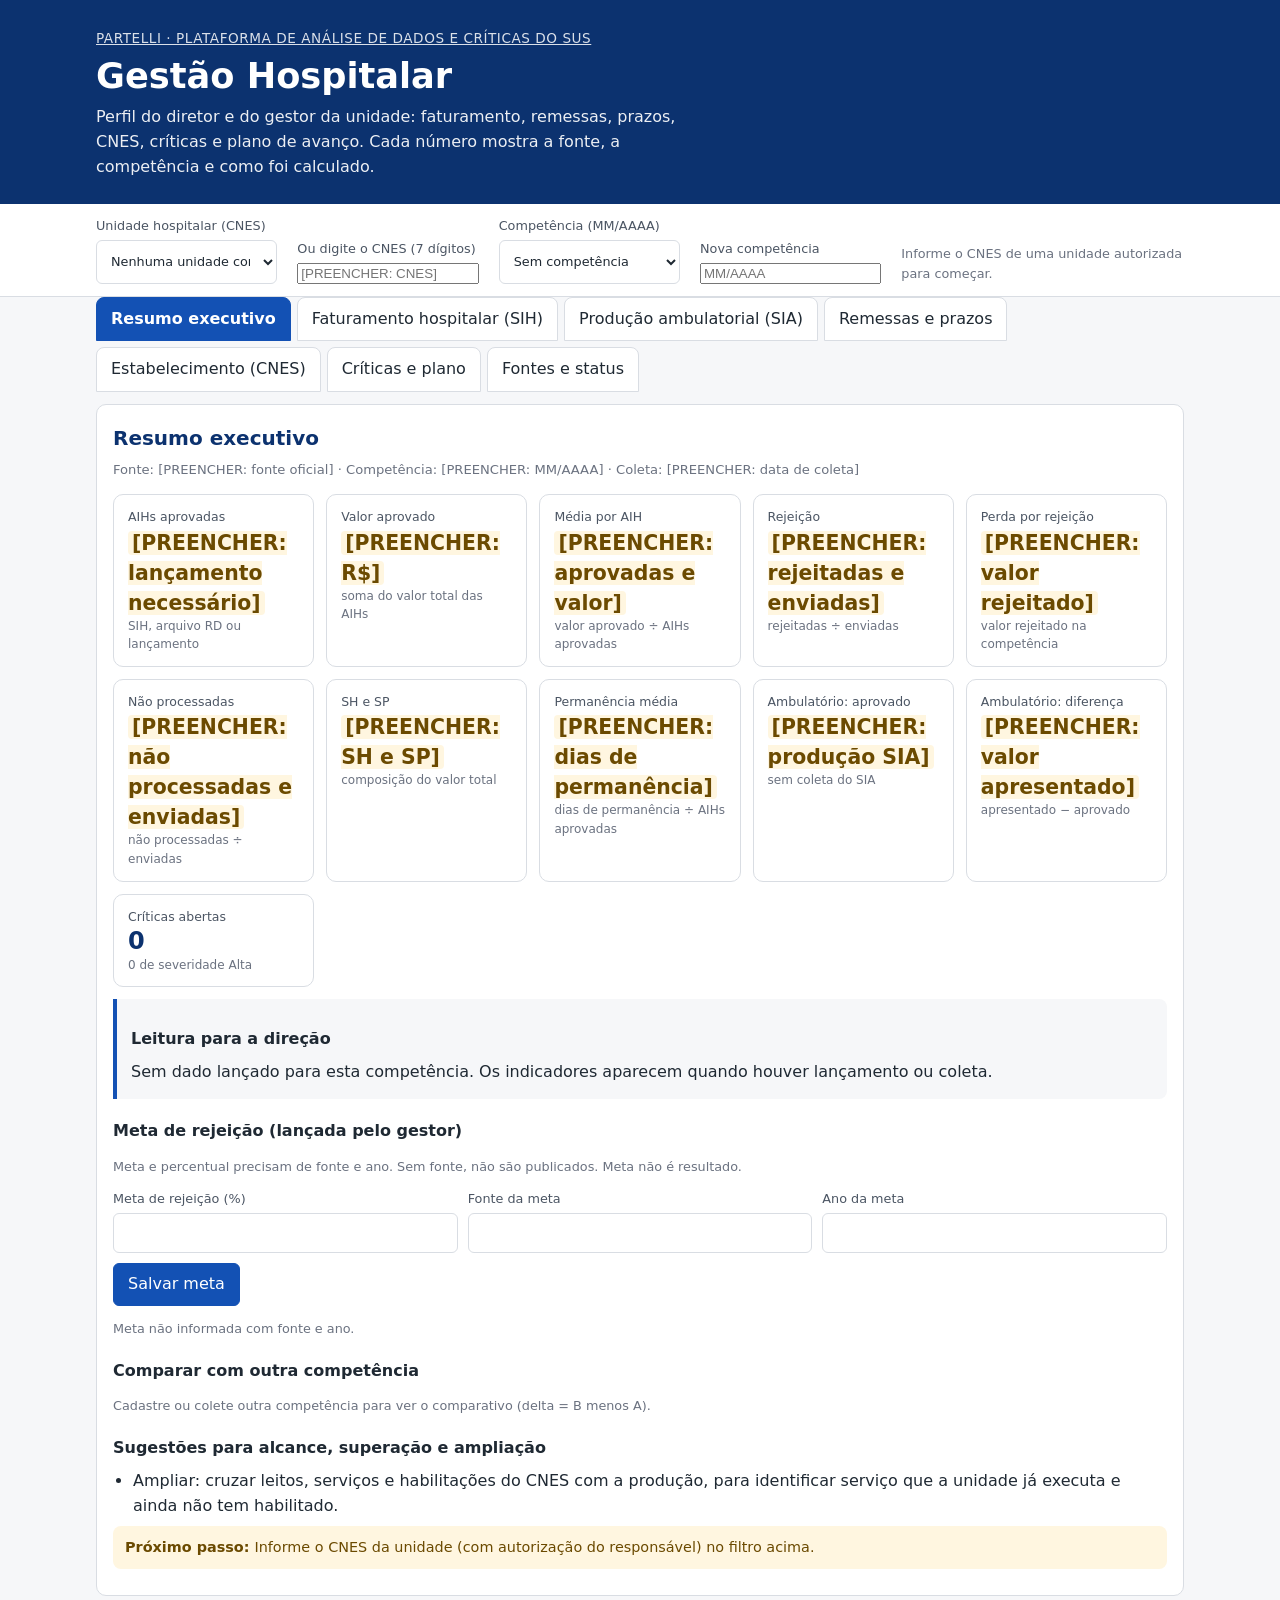
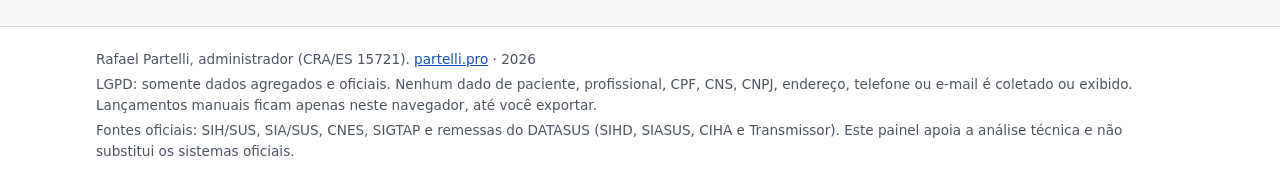
==== hospital/index.html @ db2b6d88 "Modulo Gestao Hospitalar: pagina, robos SIH, SIA e CNES, instalador Oracle Co-Authored-By: Claude So" ====
<!doctype html>
<html lang="pt-BR">
<head>
<meta charset="utf-8">
<meta name="viewport" content="width=device-width, initial-scale=1">
<title>Gestão Hospitalar | Partelli</title>
<meta name="description" content="Painel do diretor hospitalar: faturamento SIH e SIA, remessas e prazos do DATASUS, CNES da unidade, críticas de dados e plano de avanço do faturamento SUS.">
<link rel="icon" href="data:image/svg+xml,%3Csvg xmlns='http://www.w3.org/2000/svg' viewBox='0 0 32 32'%3E%3Crect width='32' height='32' rx='6' fill='%231351B4'/%3E%3Cpath d='M14 7h4v7h7v4h-7v7h-4v-7H7v-4h7z' fill='%23fff'/%3E%3C/svg%3E">
<link rel="stylesheet" href="css/hospital.css?v=1">
</head>
<body>
<a class="pular" href="#conteudo">Ir para o conteúdo</a>
<header class="topo">
  <div class="miolo">
    <p class="marca"><a href="/" style="color:inherit">Partelli · Plataforma de análise de dados e críticas do SUS</a></p>
    <h1>Gestão Hospitalar</h1>
    <p class="lead">Perfil do diretor e do gestor da unidade: faturamento, remessas, prazos, CNES, críticas e plano de avanço. Cada número mostra a fonte, a competência e como foi calculado.</p>
  </div>
</header>

<nav class="filtros" aria-label="Escolha da unidade e da competência">
  <div class="miolo filtros-linha">
    <label>Unidade hospitalar (CNES)
      <select id="selHosp"><option value="">Nenhuma unidade configurada</option></select>
    </label>
    <label>Ou digite o CNES (7 dígitos)
      <input id="inpCnes" inputmode="numeric" maxlength="7" placeholder="[PREENCHER: CNES]" autocomplete="off">
    </label>
    <label>Competência (MM/AAAA)
      <select id="selComp"><option value="">Sem competência</option></select>
    </label>
    <label>Nova competência
      <input id="inpComp" placeholder="MM/AAAA" maxlength="7" autocomplete="off">
    </label>
    <p id="selo" class="selo" role="status" aria-live="polite">Carregando...</p>
  </div>
</nav>

<main id="conteudo" class="miolo">
  <div class="abas" role="tablist" aria-label="Seções do painel hospitalar" id="abas"></div>
  <div id="painel" class="bloco" role="tabpanel" tabindex="0"></div>
</main>

<footer class="rodape">
  <div class="miolo">
    <p>Rafael Partelli, administrador (CRA/ES 15721). <a href="https://partelli.pro/">partelli.pro</a> · 2026</p>
    <p>LGPD: somente dados agregados e oficiais. Nenhum dado de paciente, profissional, CPF, CNS, CNPJ, endereço, telefone ou e-mail é coletado ou exibido. Lançamentos manuais ficam apenas neste navegador, até você exportar.</p>
    <p>Fontes oficiais: SIH/SUS, SIA/SUS, CNES, SIGTAP e remessas do DATASUS (SIHD, SIASUS, CIHA e Transmissor). Este painel apoia a análise técnica e não substitui os sistemas oficiais.</p>
  </div>
</footer>
<script type="module" src="js/hospital.js?v=1"></script>
</body>
</html>
---- hospital/css/hospital.css ----
/* Gestao Hospitalar (Partelli). Folha autocontida: paleta SUS (azul #1351B4 e #0C326F, verde #168821), modo claro e escuro. */
:root{--azul:#1351b4;--azul-escuro:#0c326f;--verde:#168821;--fundo:#f6f7f9;--superficie:#fff;--linha:#d9dde3;--texto:#1f2933;--texto2:#4b5563;--mudo:#6b7280;--foco:#c05a00;
--n1:#168821;--n2:#e6a800;--n3:#e86a10;--n4:#c4161c;--semdado:#9aa3af;--barra:#1351b4;--barra-fundo:#e6ecf7;--aviso-bg:#fff6e0;--aviso-tx:#6b4a00;color-scheme:light}
@media (prefers-color-scheme:dark){:root{--azul:#6fa3ff;--azul-escuro:#0c326f;--verde:#4cc15a;--fundo:#0f141b;--superficie:#171e28;--linha:#2b3646;--texto:#e8ecf1;--texto2:#b6c0cc;--mudo:#93a0b0;--foco:#ffb366;
--n1:#3fae4b;--n2:#d9a400;--n3:#e8782a;--n4:#e5484d;--semdado:#6b7686;--barra:#6fa3ff;--barra-fundo:#22304a;--aviso-bg:#3a2f12;--aviso-tx:#ffd98a;color-scheme:dark}}
*{box-sizing:border-box}html{-webkit-text-size-adjust:100%}
body{margin:0;background:var(--fundo);color:var(--texto);font:16px/1.55 system-ui,-apple-system,"Segoe UI",Roboto,Arial,sans-serif}
.miolo{max-width:1120px;margin:0 auto;padding:0 16px}a{color:var(--azul)}:focus-visible{outline:3px solid var(--foco);outline-offset:2px}
.pular{position:absolute;left:-999px;top:0;background:var(--azul);color:#fff;padding:8px 12px;z-index:10}.pular:focus{left:8px;top:8px}
.topo{background:var(--azul-escuro);color:#fff;padding:28px 0 24px}.topo .marca{margin:0 0 6px;font-size:.85rem;letter-spacing:.04em;text-transform:uppercase;opacity:.85}
.topo h1{margin:0 0 8px;font-size:clamp(1.5rem,4.5vw,2.2rem);line-height:1.2}.topo .lead{margin:0;max-width:62ch;opacity:.92}
.filtros{background:var(--superficie);border-bottom:1px solid var(--linha);position:sticky;top:0;z-index:5}
.filtros-linha{display:flex;flex-wrap:wrap;gap:12px 20px;align-items:end;padding-top:12px;padding-bottom:12px}
.filtros label{display:flex;flex-direction:column;font-size:.8rem;color:var(--texto2);gap:4px;min-width:150px;flex:1 1 150px;max-width:300px}
select{font:inherit;padding:9px 10px;border:1px solid var(--linha);border-radius:6px;background:var(--superficie);color:var(--texto);min-height:44px}
.selo{margin:0;font-size:.8rem;color:var(--mudo);flex:2 1 220px}
h2{font-size:1.25rem;margin:0 0 6px;color:var(--azul-escuro)}h3{font-size:1rem;margin:20px 0 8px}
@media (prefers-color-scheme:dark){h2{color:var(--texto)}}
.bloco{background:var(--superficie);border:1px solid var(--linha);border-radius:10px;padding:18px 16px;margin:28px 0}
.fonte{margin:0 0 14px;font-size:.82rem;color:var(--mudo)}
.aviso{background:var(--aviso-bg);color:var(--aviso-tx);border-radius:8px;padding:10px 12px;font-size:.9rem;margin:8px 0}
.kpis{display:grid;grid-template-columns:repeat(auto-fit,minmax(170px,1fr));gap:12px}
.kpi{background:var(--superficie);border:1px solid var(--linha);border-radius:10px;padding:12px 14px}
.kpi .rot{font-size:.78rem;color:var(--texto2)}.kpi .val{font-size:1.5rem;font-weight:700;line-height:1.25;color:var(--azul-escuro)}.kpi .nota{font-size:.75rem;color:var(--mudo)}
@media (prefers-color-scheme:dark){.kpi .val{color:var(--texto)}}
.rank{list-style:none;margin:0;padding:0}.rank li{display:grid;grid-template-columns:minmax(80px,38%) 1fr auto;gap:8px;align-items:center;padding:4px 0;font-size:.9rem}
.rank .nome{overflow:hidden;text-overflow:ellipsis;white-space:nowrap}.rank .trilho{background:var(--barra-fundo);height:14px;border-radius:0 4px 4px 0}
.rank .barra{display:block;height:100%;background:var(--barra);border-radius:0 4px 4px 0;min-width:2px}.rank .num{font-variant-numeric:tabular-nums;color:var(--texto2);font-size:.85rem}
table{border-collapse:collapse;width:100%;font-size:.88rem}th,td{text-align:left;padding:6px 8px;border-bottom:1px solid var(--linha);vertical-align:top}
td.n,th.n{text-align:right;font-variant-numeric:tabular-nums}.tabela-rolavel{overflow-x:auto}
details{margin-top:10px}summary{cursor:pointer;color:var(--azul);font-size:.9rem;min-height:32px;padding:4px 0}
.indisponivel{color:var(--mudo);font-style:italic}.metodo{margin:0;padding-left:20px}
.botao{font:inherit;border:1px solid var(--azul);background:transparent;color:var(--azul);border-radius:6px;padding:8px 14px;cursor:pointer;min-height:40px}
.rodape{background:var(--superficie);border-top:1px solid var(--linha);padding:18px 0;font-size:.85rem;color:var(--texto2);margin-top:30px}.rodape p{margin:4px 0}

/* ---- Modulo hospitalar ---- */
.abas{display:flex;flex-wrap:wrap;gap:6px;margin-bottom:12px}
.aba{font:inherit;border:1px solid var(--linha);background:var(--superficie);color:var(--texto);border-radius:8px 8px 0 0;padding:9px 14px;cursor:pointer;min-height:44px}
.aba[aria-selected="true"]{background:var(--azul);border-color:var(--azul);color:#fff;font-weight:600}
@media (prefers-color-scheme:dark){:root:not([data-theme="light"]) .aba[aria-selected="true"]{color:#0b1220}}
#painel{margin-top:0}
.pendente{color:var(--aviso-tx);background:var(--aviso-bg);border-radius:4px;padding:0 4px;font-size:.85em}
.leitura{border-left:4px solid var(--azul);padding:8px 14px;margin:12px 0;background:var(--fundo);border-radius:0 8px 8px 0}
.leitura p{margin:6px 0}
.status{display:inline-block;font-size:.75rem;font-weight:600;border-radius:999px;padding:2px 10px;color:#fff;background:var(--semdado)}
.status.Ativa{background:var(--n1)}.status.Manual{background:var(--azul)}.status.Em-teste{background:var(--n2);color:#1f2933}
.status.Bloqueada{background:var(--n4)}.status.A-confirmar{background:var(--semdado)}
.sev{display:inline-block;font-size:.75rem;font-weight:700;border-radius:4px;padding:1px 8px;color:#fff}
.sev.Alta{background:var(--n4)}.sev.Média{background:var(--n3)}.sev.Baixa{background:var(--n2);color:#1f2933}
.prazo-vencido{color:var(--n4);font-weight:700}.prazo-perto{color:var(--n3);font-weight:700}.prazo-ok{color:var(--n1)}
.form-grade{display:grid;grid-template-columns:repeat(auto-fit,minmax(170px,1fr));gap:10px;margin:10px 0}
.form-grade label{display:flex;flex-direction:column;font-size:.8rem;color:var(--texto2);gap:4px}
.form-grade input,.form-grade select,.form-grade textarea{font:inherit;padding:8px 10px;border:1px solid var(--linha);border-radius:6px;background:var(--superficie);color:var(--texto);min-height:40px}
.acoes{display:flex;flex-wrap:wrap;gap:8px;margin:10px 0}
.botao.cheio{background:var(--azul);color:#fff}
@media (prefers-color-scheme:dark){:root:not([data-theme="light"]) .botao.cheio{color:#0b1220}}
.cartoes{display:grid;grid-template-columns:repeat(auto-fit,minmax(260px,1fr));gap:12px}
.cartao{border:1px solid var(--linha);border-radius:10px;padding:12px 14px;background:var(--fundo)}
.cartao h3{margin:0 0 6px}
.cartao p{margin:4px 0;font-size:.9rem}
.passos{margin:8px 0;padding-left:20px}
.nota-pequena{font-size:.8rem;color:var(--mudo)}
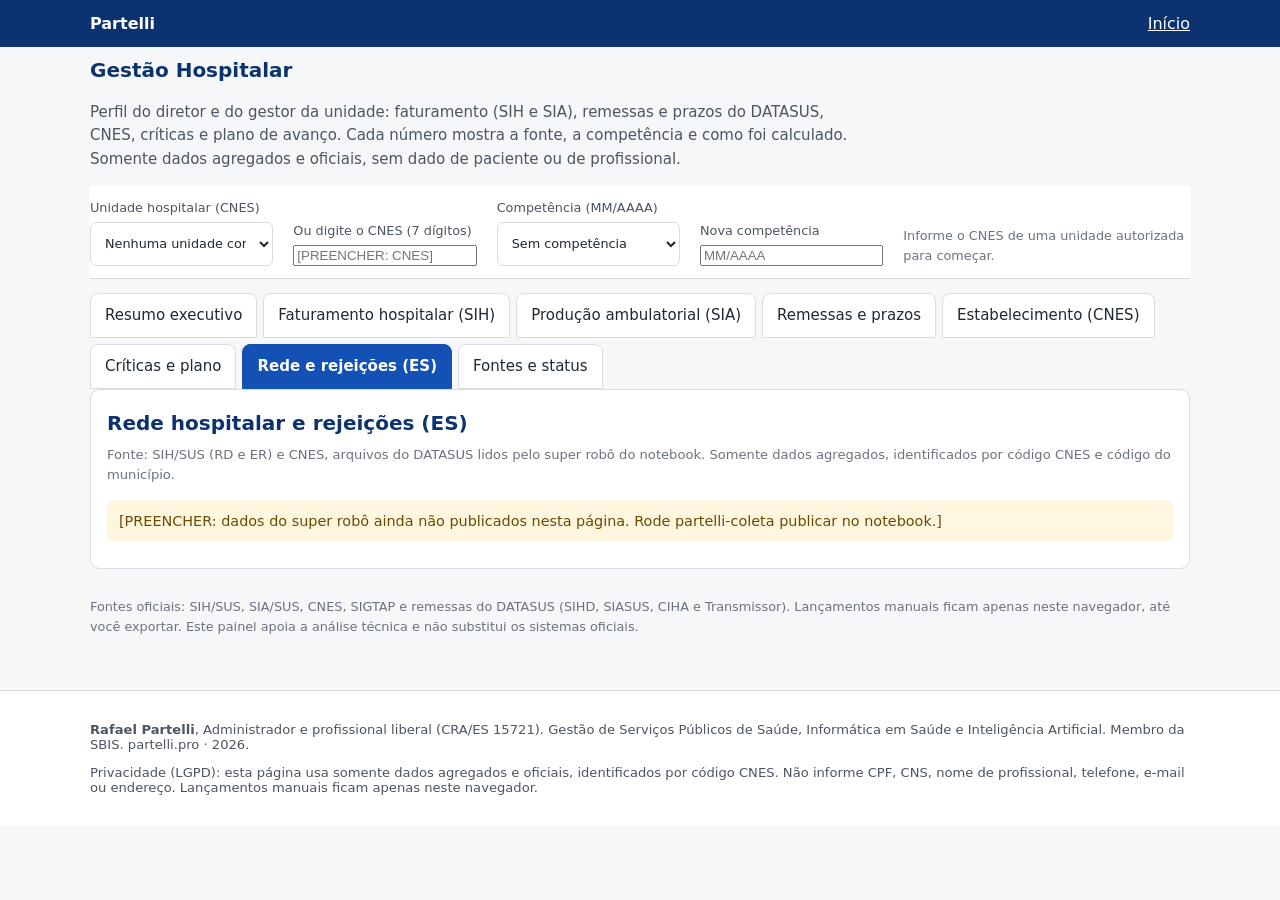
==== commit 7e8bf03c: "Pagina independente da Gestao Hospitalar (abre na aba Rede e rejeicoes) Co-Authored-By: Claude Sonne" ====
--- a/hospital/index.html
+++ b/hospital/index.html
@@ -4,22 +4,30 @@
 <meta charset="utf-8">
 <meta name="viewport" content="width=device-width, initial-scale=1">
 <title>Gestão Hospitalar | Partelli</title>
-<meta name="description" content="Painel do diretor hospitalar: faturamento SIH e SIA, remessas e prazos do DATASUS, CNES da unidade, críticas de dados e plano de avanço do faturamento SUS.">
-<link rel="icon" href="data:image/svg+xml,%3Csvg xmlns='http://www.w3.org/2000/svg' viewBox='0 0 32 32'%3E%3Crect width='32' height='32' rx='6' fill='%231351B4'/%3E%3Cpath d='M14 7h4v7h7v4h-7v7h-4v-7H7v-4h7z' fill='%23fff'/%3E%3C/svg%3E">
-<link rel="stylesheet" href="css/hospital.css?v=1">
+<meta name="description" content="Rede hospitalar, rejeição de AIH, habilitações, críticas e plano de avanço do faturamento SUS, com dados oficiais do DATASUS.">
+<link rel="stylesheet" href="css/hospital.css?v=3">
+<style>
+body{margin:0;font-family:system-ui,-apple-system,"Segoe UI",Roboto,Arial,sans-serif;background:#f6f7f9;color:#1f2933}
+.topo{background:#0c326f;color:#fff}.topo div{max-width:1100px;margin:0 auto;padding:14px 16px;display:flex;justify-content:space-between;gap:12px;flex-wrap:wrap;align-items:center}
+.topo a{color:#fff;text-decoration:none;font-weight:700}.topo nav a{font-weight:400;margin-left:16px;text-decoration:underline}
+main{max-width:1100px;margin:0 auto;padding:8px 16px 40px}
+.pular{position:absolute;left:-999px}.pular:focus{left:8px;top:8px;background:#fff;color:#000;padding:8px;z-index:10}
+footer{background:#fff;border-top:1px solid #d9dde3;font-size:.82rem;color:#4b5563}footer div{max-width:1100px;margin:0 auto;padding:18px 16px}
+#gestao-hospitalar .sub{color:#4b5563;max-width:80ch}
+#gestao-hospitalar .abas{display:flex;flex-wrap:wrap;gap:6px;margin:14px 0 0}
+#gestao-hospitalar .aba{font:inherit;padding:10px 14px;border:1px solid #d9dde3;border-radius:8px 8px 0 0;background:#fff;cursor:pointer;min-height:44px}
+#gestao-hospitalar .aba[aria-selected="true"]{background:#1351b4;color:#fff;border-color:#1351b4}
+</style>
 </head>
 <body>
-<a class="pular" href="#conteudo">Ir para o conteúdo</a>
-<header class="topo">
-  <div class="miolo">
-    <p class="marca"><a href="/" style="color:inherit">Partelli · Plataforma de análise de dados e críticas do SUS</a></p>
-    <h1>Gestão Hospitalar</h1>
-    <p class="lead">Perfil do diretor e do gestor da unidade: faturamento, remessas, prazos, CNES, críticas e plano de avanço. Cada número mostra a fonte, a competência e como foi calculado.</p>
-  </div>
-</header>
-
-<nav class="filtros" aria-label="Escolha da unidade e da competência">
-  <div class="miolo filtros-linha">
+<a class="pular" href="#gestao-hospitalar">Ir para o conteúdo</a>
+<header class="topo"><div><a href="/">Partelli</a><nav aria-label="Navegação"><a href="/">Início</a></nav></div></header>
+<main>
+<section id="gestao-hospitalar">
+<h2>Gestão Hospitalar</h2>
+<p class="sub">Perfil do diretor e do gestor da unidade: faturamento (SIH e SIA), remessas e prazos do DATASUS, CNES, críticas e plano de avanço. Cada número mostra a fonte, a competência e como foi calculado. Somente dados agregados e oficiais, sem dado de paciente ou de profissional.</p>
+<div class="filtros" role="group" aria-label="Escolha da unidade e da competência">
+  <div class="filtros-linha">
     <label>Unidade hospitalar (CNES)
       <select id="selHosp"><option value="">Nenhuma unidade configurada</option></select>
     </label>
@@ -34,20 +42,16 @@
     </label>
     <p id="selo" class="selo" role="status" aria-live="polite">Carregando...</p>
   </div>
-</nav>
-
-<main id="conteudo" class="miolo">
-  <div class="abas" role="tablist" aria-label="Seções do painel hospitalar" id="abas"></div>
-  <div id="painel" class="bloco" role="tabpanel" tabindex="0"></div>
+</div>
+<div class="abas" role="tablist" aria-label="Seções do painel hospitalar" id="abas"></div>
+<div id="painel" class="bloco" role="tabpanel" tabindex="0"></div>
+<p class="nota-pequena">Fontes oficiais: SIH/SUS, SIA/SUS, CNES, SIGTAP e remessas do DATASUS (SIHD, SIASUS, CIHA e Transmissor). Lançamentos manuais ficam apenas neste navegador, até você exportar. Este painel apoia a análise técnica e não substitui os sistemas oficiais.</p>
+</section>
 </main>
-
-<footer class="rodape">
-  <div class="miolo">
-    <p>Rafael Partelli, administrador (CRA/ES 15721). <a href="https://partelli.pro/">partelli.pro</a> · 2026</p>
-    <p>LGPD: somente dados agregados e oficiais. Nenhum dado de paciente, profissional, CPF, CNS, CNPJ, endereço, telefone ou e-mail é coletado ou exibido. Lançamentos manuais ficam apenas neste navegador, até você exportar.</p>
-    <p>Fontes oficiais: SIH/SUS, SIA/SUS, CNES, SIGTAP e remessas do DATASUS (SIHD, SIASUS, CIHA e Transmissor). Este painel apoia a análise técnica e não substitui os sistemas oficiais.</p>
-  </div>
-</footer>
-<script type="module" src="js/hospital.js?v=1"></script>
+<footer><div>
+<p><strong>Rafael Partelli</strong>, Administrador e profissional liberal (CRA/ES 15721). Gestão de Serviços Públicos de Saúde, Informática em Saúde e Inteligência Artificial. Membro da SBIS. partelli.pro · 2026.</p>
+<p>Privacidade (LGPD): esta página usa somente dados agregados e oficiais, identificados por código CNES. Não informe CPF, CNS, nome de profissional, telefone, e-mail ou endereço. Lançamentos manuais ficam apenas neste navegador.</p>
+</div></footer>
+<script type="module" src="js/hospital.js?v=3"></script>
 </body>
 </html>
--- a/hospital/css/hospital.css
+++ b/hospital/css/hospital.css
@@ -1,62 +1,69 @@
-/* Gestao Hospitalar (Partelli). Folha autocontida: paleta SUS (azul #1351B4 e #0C326F, verde #168821), modo claro e escuro. */
-:root{--azul:#1351b4;--azul-escuro:#0c326f;--verde:#168821;--fundo:#f6f7f9;--superficie:#fff;--linha:#d9dde3;--texto:#1f2933;--texto2:#4b5563;--mudo:#6b7280;--foco:#c05a00;
+/* Gestao Hospitalar (Partelli), embutida na plataforma. Tudo escopado em #gestao-hospitalar. Paleta SUS. */
+#gestao-hospitalar{--azul:#1351b4;--azul-escuro:#0c326f;--verde:#168821;--fundo:#f6f7f9;--superficie:#fff;--linha:#d9dde3;--texto:#1f2933;--texto2:#4b5563;--mudo:#6b7280;--foco:#c05a00;
 --n1:#168821;--n2:#e6a800;--n3:#e86a10;--n4:#c4161c;--semdado:#9aa3af;--barra:#1351b4;--barra-fundo:#e6ecf7;--aviso-bg:#fff6e0;--aviso-tx:#6b4a00;color-scheme:light}
-@media (prefers-color-scheme:dark){:root{--azul:#6fa3ff;--azul-escuro:#0c326f;--verde:#4cc15a;--fundo:#0f141b;--superficie:#171e28;--linha:#2b3646;--texto:#e8ecf1;--texto2:#b6c0cc;--mudo:#93a0b0;--foco:#ffb366;
---n1:#3fae4b;--n2:#d9a400;--n3:#e8782a;--n4:#e5484d;--semdado:#6b7686;--barra:#6fa3ff;--barra-fundo:#22304a;--aviso-bg:#3a2f12;--aviso-tx:#ffd98a;color-scheme:dark}}
-*{box-sizing:border-box}html{-webkit-text-size-adjust:100%}
-body{margin:0;background:var(--fundo);color:var(--texto);font:16px/1.55 system-ui,-apple-system,"Segoe UI",Roboto,Arial,sans-serif}
-.miolo{max-width:1120px;margin:0 auto;padding:0 16px}a{color:var(--azul)}:focus-visible{outline:3px solid var(--foco);outline-offset:2px}
-.pular{position:absolute;left:-999px;top:0;background:var(--azul);color:#fff;padding:8px 12px;z-index:10}.pular:focus{left:8px;top:8px}
-.topo{background:var(--azul-escuro);color:#fff;padding:28px 0 24px}.topo .marca{margin:0 0 6px;font-size:.85rem;letter-spacing:.04em;text-transform:uppercase;opacity:.85}
-.topo h1{margin:0 0 8px;font-size:clamp(1.5rem,4.5vw,2.2rem);line-height:1.2}.topo .lead{margin:0;max-width:62ch;opacity:.92}
-.filtros{background:var(--superficie);border-bottom:1px solid var(--linha);position:sticky;top:0;z-index:5}
-.filtros-linha{display:flex;flex-wrap:wrap;gap:12px 20px;align-items:end;padding-top:12px;padding-bottom:12px}
-.filtros label{display:flex;flex-direction:column;font-size:.8rem;color:var(--texto2);gap:4px;min-width:150px;flex:1 1 150px;max-width:300px}
-select{font:inherit;padding:9px 10px;border:1px solid var(--linha);border-radius:6px;background:var(--superficie);color:var(--texto);min-height:44px}
-.selo{margin:0;font-size:.8rem;color:var(--mudo);flex:2 1 220px}
-h2{font-size:1.25rem;margin:0 0 6px;color:var(--azul-escuro)}h3{font-size:1rem;margin:20px 0 8px}
-@media (prefers-color-scheme:dark){h2{color:var(--texto)}}
-.bloco{background:var(--superficie);border:1px solid var(--linha);border-radius:10px;padding:18px 16px;margin:28px 0}
-.fonte{margin:0 0 14px;font-size:.82rem;color:var(--mudo)}
-.aviso{background:var(--aviso-bg);color:var(--aviso-tx);border-radius:8px;padding:10px 12px;font-size:.9rem;margin:8px 0}
-.kpis{display:grid;grid-template-columns:repeat(auto-fit,minmax(170px,1fr));gap:12px}
-.kpi{background:var(--superficie);border:1px solid var(--linha);border-radius:10px;padding:12px 14px}
-.kpi .rot{font-size:.78rem;color:var(--texto2)}.kpi .val{font-size:1.5rem;font-weight:700;line-height:1.25;color:var(--azul-escuro)}.kpi .nota{font-size:.75rem;color:var(--mudo)}
-@media (prefers-color-scheme:dark){.kpi .val{color:var(--texto)}}
-.rank{list-style:none;margin:0;padding:0}.rank li{display:grid;grid-template-columns:minmax(80px,38%) 1fr auto;gap:8px;align-items:center;padding:4px 0;font-size:.9rem}
-.rank .nome{overflow:hidden;text-overflow:ellipsis;white-space:nowrap}.rank .trilho{background:var(--barra-fundo);height:14px;border-radius:0 4px 4px 0}
-.rank .barra{display:block;height:100%;background:var(--barra);border-radius:0 4px 4px 0;min-width:2px}.rank .num{font-variant-numeric:tabular-nums;color:var(--texto2);font-size:.85rem}
-table{border-collapse:collapse;width:100%;font-size:.88rem}th,td{text-align:left;padding:6px 8px;border-bottom:1px solid var(--linha);vertical-align:top}
-td.n,th.n{text-align:right;font-variant-numeric:tabular-nums}.tabela-rolavel{overflow-x:auto}
-details{margin-top:10px}summary{cursor:pointer;color:var(--azul);font-size:.9rem;min-height:32px;padding:4px 0}
-.indisponivel{color:var(--mudo);font-style:italic}.metodo{margin:0;padding-left:20px}
-.botao{font:inherit;border:1px solid var(--azul);background:transparent;color:var(--azul);border-radius:6px;padding:8px 14px;cursor:pointer;min-height:40px}
-.rodape{background:var(--superficie);border-top:1px solid var(--linha);padding:18px 0;font-size:.85rem;color:var(--texto2);margin-top:30px}.rodape p{margin:4px 0}
-
-/* ---- Modulo hospitalar ---- */
-.abas{display:flex;flex-wrap:wrap;gap:6px;margin-bottom:12px}
-.aba{font:inherit;border:1px solid var(--linha);background:var(--superficie);color:var(--texto);border-radius:8px 8px 0 0;padding:9px 14px;cursor:pointer;min-height:44px}
-.aba[aria-selected="true"]{background:var(--azul);border-color:var(--azul);color:#fff;font-weight:600}
-@media (prefers-color-scheme:dark){:root:not([data-theme="light"]) .aba[aria-selected="true"]{color:#0b1220}}
-#painel{margin-top:0}
-.pendente{color:var(--aviso-tx);background:var(--aviso-bg);border-radius:4px;padding:0 4px;font-size:.85em}
-.leitura{border-left:4px solid var(--azul);padding:8px 14px;margin:12px 0;background:var(--fundo);border-radius:0 8px 8px 0}
-.leitura p{margin:6px 0}
-.status{display:inline-block;font-size:.75rem;font-weight:600;border-radius:999px;padding:2px 10px;color:#fff;background:var(--semdado)}
-.status.Ativa{background:var(--n1)}.status.Manual{background:var(--azul)}.status.Em-teste{background:var(--n2);color:#1f2933}
-.status.Bloqueada{background:var(--n4)}.status.A-confirmar{background:var(--semdado)}
-.sev{display:inline-block;font-size:.75rem;font-weight:700;border-radius:4px;padding:1px 8px;color:#fff}
-.sev.Alta{background:var(--n4)}.sev.Média{background:var(--n3)}.sev.Baixa{background:var(--n2);color:#1f2933}
-.prazo-vencido{color:var(--n4);font-weight:700}.prazo-perto{color:var(--n3);font-weight:700}.prazo-ok{color:var(--n1)}
-.form-grade{display:grid;grid-template-columns:repeat(auto-fit,minmax(170px,1fr));gap:10px;margin:10px 0}
-.form-grade label{display:flex;flex-direction:column;font-size:.8rem;color:var(--texto2);gap:4px}
-.form-grade input,.form-grade select,.form-grade textarea{font:inherit;padding:8px 10px;border:1px solid var(--linha);border-radius:6px;background:var(--superficie);color:var(--texto);min-height:40px}
-.acoes{display:flex;flex-wrap:wrap;gap:8px;margin:10px 0}
-.botao.cheio{background:var(--azul);color:#fff}
-@media (prefers-color-scheme:dark){:root:not([data-theme="light"]) .botao.cheio{color:#0b1220}}
-.cartoes{display:grid;grid-template-columns:repeat(auto-fit,minmax(260px,1fr));gap:12px}
-.cartao{border:1px solid var(--linha);border-radius:10px;padding:12px 14px;background:var(--fundo)}
-.cartao h3{margin:0 0 6px}
-.cartao p{margin:4px 0;font-size:.9rem}
-.passos{margin:8px 0;padding-left:20px}
-.nota-pequena{font-size:.8rem;color:var(--mudo)}
+#gestao-hospitalar :focus-visible{outline:3px solid var(--foco);outline-offset:2px}
+#gestao-hospitalar .filtros{background:var(--superficie);border-bottom:1px solid var(--linha);position:sticky;top:0;z-index:5}
+#gestao-hospitalar .filtros-linha{display:flex;flex-wrap:wrap;gap:12px 20px;align-items:end;padding-top:12px;padding-bottom:12px}
+#gestao-hospitalar .filtros label{display:flex;flex-direction:column;font-size:.8rem;color:var(--texto2);gap:4px;min-width:150px;flex:1 1 150px;max-width:300px}
+#gestao-hospitalar select{font:inherit;padding:9px 10px;border:1px solid var(--linha);border-radius:6px;background:var(--superficie);color:var(--texto);min-height:44px}
+#gestao-hospitalar .selo{margin:0;font-size:.8rem;color:var(--mudo);flex:2 1 220px}
+#gestao-hospitalar h2{font-size:1.25rem;margin:0 0 6px;color:var(--azul-escuro)}
+#gestao-hospitalar h3{font-size:1rem;margin:20px 0 8px}
+#gestao-hospitalar .bloco{background:var(--superficie);border:1px solid var(--linha);border-radius:10px;padding:18px 16px;margin:28px 0}
+#gestao-hospitalar .fonte{margin:0 0 14px;font-size:.82rem;color:var(--mudo)}
+#gestao-hospitalar .aviso{background:var(--aviso-bg);color:var(--aviso-tx);border-radius:8px;padding:10px 12px;font-size:.9rem;margin:8px 0}
+#gestao-hospitalar .kpis{display:grid;grid-template-columns:repeat(auto-fit,minmax(170px,1fr));gap:12px}
+#gestao-hospitalar .kpi{background:var(--superficie);border:1px solid var(--linha);border-radius:10px;padding:12px 14px}
+#gestao-hospitalar .kpi .rot{font-size:.78rem;color:var(--texto2)}
+#gestao-hospitalar .kpi .val{font-size:1.5rem;font-weight:700;line-height:1.25;color:var(--azul-escuro)}
+#gestao-hospitalar .kpi .nota{font-size:.75rem;color:var(--mudo)}
+#gestao-hospitalar .rank{list-style:none;margin:0;padding:0}
+#gestao-hospitalar .rank li{display:grid;grid-template-columns:minmax(80px,38%) 1fr auto;gap:8px;align-items:center;padding:4px 0;font-size:.9rem}
+#gestao-hospitalar .rank .nome{overflow:hidden;text-overflow:ellipsis;white-space:nowrap}
+#gestao-hospitalar .rank .trilho{background:var(--barra-fundo);height:14px;border-radius:0 4px 4px 0}
+#gestao-hospitalar .rank .barra{display:block;height:100%;background:var(--barra);border-radius:0 4px 4px 0;min-width:2px}
+#gestao-hospitalar .rank .num{font-variant-numeric:tabular-nums;color:var(--texto2);font-size:.85rem}
+#gestao-hospitalar table{border-collapse:collapse;width:100%;font-size:.88rem}
+#gestao-hospitalar th,#gestao-hospitalar td{text-align:left;padding:6px 8px;border-bottom:1px solid var(--linha);vertical-align:top}
+#gestao-hospitalar td.n,#gestao-hospitalar th.n{text-align:right;font-variant-numeric:tabular-nums}
+#gestao-hospitalar .tabela-rolavel{overflow-x:auto}
+#gestao-hospitalar details{margin-top:10px}
+#gestao-hospitalar summary{cursor:pointer;color:var(--azul);font-size:.9rem;min-height:32px;padding:4px 0}
+#gestao-hospitalar .indisponivel{color:var(--mudo);font-style:italic}
+#gestao-hospitalar .metodo{margin:0;padding-left:20px}
+#gestao-hospitalar .botao{font:inherit;border:1px solid var(--azul);background:transparent;color:var(--azul);border-radius:6px;padding:8px 14px;cursor:pointer;min-height:40px}
+#gestao-hospitalar .abas{display:flex;flex-wrap:wrap;gap:6px;margin-bottom:12px}
+#gestao-hospitalar .aba{font:inherit;border:1px solid var(--linha);background:var(--superficie);color:var(--texto);border-radius:8px 8px 0 0;padding:9px 14px;cursor:pointer;min-height:44px}
+#gestao-hospitalar .aba[aria-selected="true"]{background:var(--azul);border-color:var(--azul);color:#fff;font-weight:600}
+#gestao-hospitalar #painel{margin-top:0}
+#gestao-hospitalar .pendente{color:var(--aviso-tx);background:var(--aviso-bg);border-radius:4px;padding:0 4px;font-size:.85em}
+#gestao-hospitalar .leitura{border-left:4px solid var(--azul);padding:8px 14px;margin:12px 0;background:var(--fundo);border-radius:0 8px 8px 0}
+#gestao-hospitalar .leitura p{margin:6px 0}
+#gestao-hospitalar .status{display:inline-block;font-size:.75rem;font-weight:600;border-radius:999px;padding:2px 10px;color:#fff;background:var(--semdado)}
+#gestao-hospitalar .status.Ativa{background:var(--n1)}
+#gestao-hospitalar .status.Manual{background:var(--azul)}
+#gestao-hospitalar .status.Em-teste{background:var(--n2);color:#1f2933}
+#gestao-hospitalar .status.Bloqueada{background:var(--n4)}
+#gestao-hospitalar .status.A-confirmar{background:var(--semdado)}
+#gestao-hospitalar .sev{display:inline-block;font-size:.75rem;font-weight:700;border-radius:4px;padding:1px 8px;color:#fff}
+#gestao-hospitalar .sev.Alta{background:var(--n4)}
+#gestao-hospitalar .sev.Média{background:var(--n3)}
+#gestao-hospitalar .sev.Baixa{background:var(--n2);color:#1f2933}
+#gestao-hospitalar .prazo-vencido{color:var(--n4);font-weight:700}
+#gestao-hospitalar .prazo-perto{color:var(--n3);font-weight:700}
+#gestao-hospitalar .prazo-ok{color:var(--n1)}
+#gestao-hospitalar .form-grade{display:grid;grid-template-columns:repeat(auto-fit,minmax(170px,1fr));gap:10px;margin:10px 0}
+#gestao-hospitalar .form-grade label{display:flex;flex-direction:column;font-size:.8rem;color:var(--texto2);gap:4px}
+#gestao-hospitalar .form-grade input,#gestao-hospitalar .form-grade select,#gestao-hospitalar .form-grade textarea{font:inherit;padding:8px 10px;border:1px solid var(--linha);border-radius:6px;background:var(--superficie);color:var(--texto);min-height:40px}
+#gestao-hospitalar .acoes{display:flex;flex-wrap:wrap;gap:8px;margin:10px 0}
+#gestao-hospitalar .botao.cheio{background:var(--azul);color:#fff}
+#gestao-hospitalar .cartoes{display:grid;grid-template-columns:repeat(auto-fit,minmax(260px,1fr));gap:12px}
+#gestao-hospitalar .cartao{border:1px solid var(--linha);border-radius:10px;padding:12px 14px;background:var(--fundo)}
+#gestao-hospitalar .cartao h3{margin:0 0 6px}
+#gestao-hospitalar .cartao p{margin:4px 0;font-size:.9rem}
+#gestao-hospitalar .passos{margin:8px 0;padding-left:20px}
+#gestao-hospitalar .nota-pequena{font-size:.8rem;color:var(--mudo)}
+#gestao-hospitalar{font-size:15px;line-height:1.55}
+#gestao-hospitalar .filtros{top:60px}
+#gestao-hospitalar .filtros-linha{padding:12px 0}
+#gestao-hospitalar h2{margin-top:0}
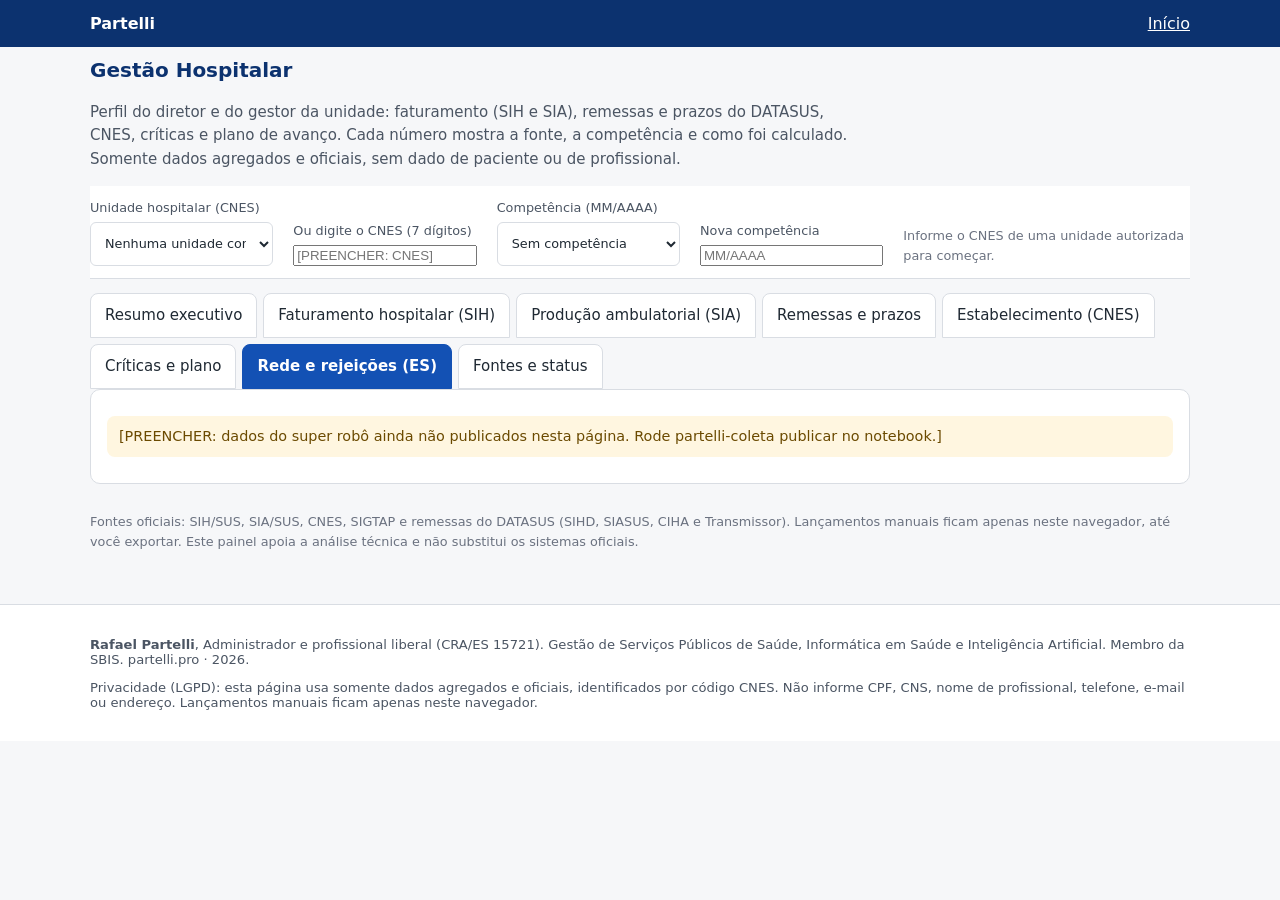
==== commit e3473ca5: "Aba Rede e rejeicoes (ES): cards, graficos SVG, busca por municipio e detalhe por hospital Co-Author" ====
--- a/hospital/index.html
+++ b/hospital/index.html
@@ -6,6 +6,7 @@
 <title>Gestão Hospitalar | Partelli</title>
 <meta name="description" content="Rede hospitalar, rejeição de AIH, habilitações, críticas e plano de avanço do faturamento SUS, com dados oficiais do DATASUS.">
 <link rel="stylesheet" href="css/hospital.css?v=3">
+<link rel="stylesheet" href="css/rede.css?v=1">
 <style>
 body{margin:0;font-family:system-ui,-apple-system,"Segoe UI",Roboto,Arial,sans-serif;background:#f6f7f9;color:#1f2933}
 .topo{background:#0c326f;color:#fff}.topo div{max-width:1100px;margin:0 auto;padding:14px 16px;display:flex;justify-content:space-between;gap:12px;flex-wrap:wrap;align-items:center}
--- a/hospital/css/rede.css
+++ b/hospital/css/rede.css
@@ -0,0 +1,132 @@
+/* Aba Rede e rejeicoes: cards e graficos. Escopo .rede. Sem estilo embutido (CSP do site). Paleta SUS. */
+.rede{--rd-azul:#1351b4;--rd-escuro:#0c326f;--rd-verde:#168821;--rd-verde-t:#11701b;--rd-verm:#e52207;--rd-verm-t:#a31616;--rd-amar:#ffcd07;--rd-amar-t:#6b4e00;--rd-linha:#d9dde3;--rd-fundo:#f4f6fa;--rd-card:#fff;--rd-texto:#1f2933;--rd-mudo:#4b5563;color:var(--rd-texto);font-size:15px;line-height:1.45}
+.rede *{box-sizing:border-box}
+.rede h2{margin:0 0 4px;font-size:1.5rem;color:var(--rd-escuro)}
+.rede h3{margin:0 0 4px;font-size:1.05rem;color:var(--rd-escuro)}
+.rede h4{margin:0;font-size:1rem}
+.rede .rd-sub{margin:0 0 12px;color:var(--rd-mudo);font-size:.88rem;max-width:75ch}
+.rede .rd-peq{font-size:.8rem;color:var(--rd-mudo)}
+.rede .rd-carregando,.rede .rd-fonte-peq{color:var(--rd-mudo);font-size:.85rem}
+.rede .aviso{background:#fff4d6;color:var(--rd-amar-t);border-radius:8px;padding:10px 12px;font-size:.9rem;margin:8px 0}
+.rede .pendente{color:var(--rd-amar-t);background:#fff4d6;border-radius:4px;padding:0 4px;font-size:.85em}
+.rede .rd-ico{width:20px;height:20px;flex:none}
+/* topo */
+.rede .rd-topo{display:flex;flex-wrap:wrap;gap:12px;justify-content:space-between;align-items:flex-start;margin:6px 0 14px}
+.rede .rd-topo-acoes{display:flex;gap:8px;flex-wrap:wrap;align-items:center}
+.rede .rd-pilula{display:inline-flex;align-items:center;gap:6px;background:#e8f0fb;color:var(--rd-escuro);border-radius:999px;padding:6px 12px;font-size:.8rem}
+.rede .rd-pilula .rd-ico{width:16px;height:16px}
+.rede .rd-btn{display:inline-flex;align-items:center;gap:6px;min-height:44px;padding:8px 14px;border:1px solid var(--rd-azul);border-radius:8px;background:#fff;color:var(--rd-azul);font:inherit;font-weight:600;cursor:pointer}
+.rede .rd-btn:hover{background:#e8f0fb}
+.rede .rd-btn-p{background:var(--rd-azul);color:#fff;justify-content:center;width:100%}
+.rede .rd-btn-p:hover{background:var(--rd-escuro)}
+.rede :focus-visible{outline:3px solid #ffbf47;outline-offset:2px}
+/* abas */
+.rede .rd-abas{display:flex;gap:4px;border-bottom:2px solid var(--rd-linha);margin:0 0 16px;overflow-x:auto}
+.rede .rd-aba{font:inherit;font-weight:600;padding:10px 18px;min-height:44px;border:0;border-bottom:3px solid transparent;margin-bottom:-2px;background:none;color:var(--rd-mudo);cursor:pointer;white-space:nowrap}
+.rede .rd-aba[aria-selected="true"]{color:var(--rd-azul);border-bottom-color:var(--rd-azul)}
+.rede .rd-painel[hidden]{display:none}
+/* kpis */
+.rede .rd-kpis{display:grid;grid-template-columns:repeat(auto-fit,minmax(min(210px,100%),1fr));gap:12px;margin:0 0 16px}
+.rede .rd-kpi{display:flex;gap:12px;align-items:flex-start;background:var(--rd-card);border:1px solid var(--rd-linha);border-left:5px solid var(--rd-azul);border-radius:12px;padding:14px;box-shadow:0 1px 2px rgba(12,50,111,.06)}
+.rede .rd-kpi-ic{width:40px;height:40px;border-radius:10px;display:flex;align-items:center;justify-content:center;background:#e8f0fb;color:var(--rd-azul);flex:none}
+.rede .rd-kpi-ic .rd-ico{width:22px;height:22px}
+.rede .rd-rot{font-size:.78rem;color:var(--rd-mudo)}
+.rede .rd-val{font-size:1.65rem;font-weight:700;line-height:1.15;color:var(--rd-escuro);overflow-wrap:anywhere}
+.rede .rd-nota{font-size:.74rem;color:var(--rd-mudo);margin-top:2px}
+.rede .rd-verm{border-left-color:var(--rd-verm)}.rede .rd-verm .rd-kpi-ic{background:#fde8e4;color:var(--rd-verm-t)}
+.rede .rd-verde{border-left-color:var(--rd-verde)}.rede .rd-verde .rd-kpi-ic{background:#e3f4e5;color:var(--rd-verde-t)}
+.rede .rd-amar{border-left-color:var(--rd-amar)}.rede .rd-amar .rd-kpi-ic{background:#fff4d6;color:var(--rd-amar-t)}
+/* cartoes */
+.rede .rd-card{background:var(--rd-card);border:1px solid var(--rd-linha);border-radius:12px;padding:16px;margin:0 0 16px;box-shadow:0 1px 2px rgba(12,50,111,.06)}
+.rede .rd-duas{display:grid;grid-template-columns:repeat(auto-fit,minmax(340px,1fr));gap:16px}
+.rede .rd-duas .rd-card{margin:0}
+.rede .rd-det{margin-top:10px}
+.rede .rd-det summary{cursor:pointer;color:var(--rd-azul);font-weight:600;min-height:32px}
+.rede .tabela-rolavel{overflow-x:auto;margin-top:8px}
+.rede table{border-collapse:collapse;width:100%;font-size:.85rem}
+.rede th,.rede td{text-align:left;padding:6px 8px;border-bottom:1px solid var(--rd-linha);vertical-align:top}
+.rede th{background:var(--rd-fundo);color:var(--rd-escuro)}
+.rede td.n,.rede th.n{text-align:right;font-variant-numeric:tabular-nums}
+/* graficos */
+.rede .rd-fig{margin:0}
+.rede .rd-svg{width:100%;height:auto;display:block}
+.rede .rd-grade{stroke:var(--rd-linha);stroke-width:1}
+.rede .rd-eixo{font-size:10px;fill:var(--rd-mudo)}
+.rede .rd-eixo-d{text-anchor:start}
+.rede .rd-eixo-tit{font-size:10px;fill:var(--rd-escuro);font-weight:700}
+.rede .rd-barra{fill:var(--rd-azul);transition:fill .15s}
+.rede .rd-barra:hover,.rede .rd-barra:focus{fill:var(--rd-escuro);outline:none}
+.rede .rd-linha{stroke:var(--rd-verm);stroke-width:2.5}
+.rede .rd-ponto{fill:#fff;stroke:var(--rd-verm);stroke-width:2}
+.rede .rd-leitura{min-height:2.6em;margin:6px 0 0;padding:8px 10px;background:var(--rd-fundo);border-radius:8px;font-size:.82rem;color:var(--rd-escuro)}
+.rede .rd-legenda{display:flex;gap:16px;flex-wrap:wrap;font-size:.78rem;color:var(--rd-mudo);margin-top:6px}
+.rede .rd-leg::before{content:"";display:inline-block;width:14px;height:10px;border-radius:2px;margin-right:6px;vertical-align:middle}
+.rede .rd-leg-barra::before{background:var(--rd-azul)}.rede .rd-leg-linha::before{background:var(--rd-verm);height:4px}
+/* ranking horizontal */
+.rede .rd-rank{display:flex;flex-direction:column;gap:10px}
+.rede .rd-rank-l{display:grid;grid-template-columns:minmax(120px,170px) 1fr 64px;gap:10px;align-items:center}
+.rede .rd-rank-n{display:flex;flex-direction:column;font-size:.82rem;line-height:1.25}
+.rede .rd-rank-n span{color:var(--rd-mudo);font-size:.75rem}
+.rede .rd-ref{font-style:normal;font-size:.68rem;background:#e3f4e5;color:var(--rd-verde-t);border-radius:999px;padding:1px 8px;width:fit-content;margin-top:2px}
+.rede .rd-trilho{height:14px;background:#eef1f6;border-radius:999px;overflow:hidden}
+.rede .rd-fill{display:block;height:100%;width:0;background:linear-gradient(90deg,var(--rd-azul),#4a86e8);border-radius:999px;transition:width .7s ease}
+.rede .rd-rank-v{text-align:right;font-weight:700;font-size:.88rem;font-variant-numeric:tabular-nums}
+/* rosca */
+.rede .rd-rosca-w{display:flex;flex-wrap:wrap;gap:20px;align-items:center}
+.rede .rd-rosca{width:200px;height:200px;flex:none}
+.rede .rd-rosca-fundo{stroke:#eef1f6}
+.rede .rd-rosca-n{font-size:22px;font-weight:700;fill:var(--rd-escuro)}
+.rede .rd-rosca-t{font-size:7px;fill:var(--rd-mudo)}
+.rede .rd-rosca-leg{list-style:none;margin:0;padding:0;display:flex;flex-direction:column;gap:10px;flex:1;min-width:260px}
+.rede .rd-rosca-leg li{display:flex;gap:10px;align-items:flex-start}
+.rede .rd-amostra{width:14px;height:14px;border-radius:4px;flex:none;margin-top:3px;display:inline-block;vertical-align:middle}
+.rede .rd-amostra[data-c="0"]{background:#1351b4}
+.rede .rd-amostra[data-c="1"]{background:#168821}
+.rede .rd-amostra[data-c="2"]{background:#e0a100}
+.rede .rd-amostra[data-c="3"]{background:#0c326f}
+.rede .rd-amostra[data-c="4"]{background:#7a3fb5}
+.rede .rd-amostra[data-c="5"]{background:#c2185b}
+.rede .rd-amostra[data-c="6"]{background:#00838f}
+.rede .rd-a-ok{background:var(--rd-verde)}.rede .rd-a-no{background:var(--rd-verm)}
+/* municipios */
+.rede .rd-filtros{margin:0 0 12px}
+.rede .rd-busca,.rede select{font:inherit;min-height:44px;padding:8px 12px;border:1px solid #9aa5b5;border-radius:8px;background:#fff;max-width:100%}
+.rede .rd-busca{width:min(380px,100%)}
+.rede .rd-muns{display:grid;grid-template-columns:repeat(auto-fill,minmax(min(210px,100%),1fr));gap:12px;margin:0 0 16px}
+.rede .rd-mun{display:flex;flex-direction:column;gap:2px;text-align:left;font:inherit;background:var(--rd-card);border:1px solid var(--rd-linha);border-radius:12px;padding:14px;cursor:pointer;min-height:44px;transition:border-color .15s,box-shadow .15s}
+.rede .rd-mun:hover{border-color:var(--rd-azul);box-shadow:0 2px 8px rgba(19,81,180,.15)}
+.rede .rd-mun.rd-sel{border-color:var(--rd-azul);box-shadow:0 0 0 2px var(--rd-azul)}
+.rede .rd-mun strong{color:var(--rd-escuro);font-size:1.02rem}
+.rede .rd-mun[hidden]{display:none}
+.rede .rd-tit-mun{font-size:1.25rem;margin:12px 0 2px}
+.rede .rd-h3{margin:8px 0}
+.rede .rd-hosps{display:grid;grid-template-columns:repeat(auto-fill,minmax(min(250px,100%),1fr));gap:14px;margin:0 0 16px}
+.rede .rd-hosp{background:var(--rd-card);border:1px solid var(--rd-linha);border-radius:12px;padding:14px;display:flex;flex-direction:column;gap:10px}
+.rede .rd-hosp.rd-sel{border-color:var(--rd-azul);box-shadow:0 0 0 2px var(--rd-azul)}
+.rede .rd-hosp header{display:flex;justify-content:space-between;gap:8px;align-items:center;flex-wrap:wrap}
+.rede .rd-dl{display:grid;grid-template-columns:repeat(3,1fr);gap:8px;margin:0}
+.rede .rd-dl dt{font-size:.7rem;color:var(--rd-mudo)}.rede .rd-dl dd{margin:0;font-weight:700;font-size:.92rem;color:var(--rd-escuro)}
+.rede .rd-gauge{text-align:center}.rede .rd-gauge svg{width:150px;height:auto}
+.rede .rd-g-fundo{stroke:#eef1f6}.rede .rd-g-valor{stroke:var(--rd-azul)}.rede .rd-g-n{font-size:15px;font-weight:700;fill:var(--rd-escuro)}
+.rede .rd-sub-t{font-size:.75rem;color:var(--rd-mudo);margin-bottom:-6px}
+.rede .rd-pilha,.rede .rd-duplo{display:flex;height:12px;border-radius:999px;overflow:hidden;background:#eef1f6;margin:2px 0 4px}
+.rede .rd-pilha span,.rede .rd-duplo span{display:block;min-width:4px}
+.rede .rd-st-ok{background:var(--rd-verde);color:#fff}.rede .rd-st-em{background:var(--rd-azul);color:#fff}.rede .rd-st-av{background:#e9edf3;color:var(--rd-escuro)}.rede .rd-st-no{background:var(--rd-verm);color:#fff}
+.rede .rd-chips{display:flex;flex-wrap:wrap;gap:6px}
+.rede .rd-chip{display:inline-block;border-radius:999px;padding:2px 10px;font-size:.74rem;font-weight:600;white-space:nowrap}
+.rede .rd-sev-alta{background:#fde8e4;color:var(--rd-verm-t)}.rede .rd-sev-media{background:#fff4d6;color:var(--rd-amar-t)}.rede .rd-sev-baixa{background:#e8f0fb;color:var(--rd-escuro)}
+/* detalhe do hospital */
+.rede .rd-hdet-in{margin-top:6px}
+.rede .rd-lista{display:flex;flex-direction:column;gap:10px;margin-top:10px}
+.rede .rd-item{border:1px solid var(--rd-linha);border-radius:10px;padding:10px 12px;background:#fcfdff}
+.rede .rd-item-t{display:flex;flex-wrap:wrap;gap:8px;align-items:center;margin-bottom:4px}
+.rede .rd-cods{display:flex;flex-direction:column;gap:12px;margin-top:8px}
+.rede .rd-cod-t{display:flex;justify-content:space-between;flex-wrap:wrap;gap:6px}
+.rede .rd-rot-sel{display:flex;gap:8px;align-items:center;margin:0 0 8px;font-size:.85rem}
+.rede .rd-leg-linha2{font-size:.78rem;color:var(--rd-mudo);margin:8px 0 0}
+.rede .rd-fonte{display:flex;gap:8px;align-items:flex-start;background:var(--rd-fundo);border-radius:10px;padding:12px;font-size:.78rem;color:var(--rd-mudo);margin-top:8px}
+@media (max-width:600px){.rede .rd-rank-l{grid-template-columns:1fr 64px}.rede .rd-rank-l .rd-trilho{grid-column:1/-1;grid-row:2}.rede .rd-val{font-size:1.4rem}}
+@media (prefers-reduced-motion:reduce){.rede .rd-fill{transition:none}.rede .rd-barra,.rede .rd-mun{transition:none}}
+@media print{.rede .rd-btn,.rede .rd-abas,.rede .rd-busca,.rede select{display:none}.rede .rd-painel[hidden]{display:block}.rede .rd-card,.rede .rd-kpi,.rede .rd-hosp{break-inside:avoid;box-shadow:none}}
+
+.rede{min-width:0;overflow-wrap:anywhere}.rede .rd-card,.rede .rd-kpi,.rede .rd-hosp{min-width:0}.rede svg{max-width:100%;height:auto}
